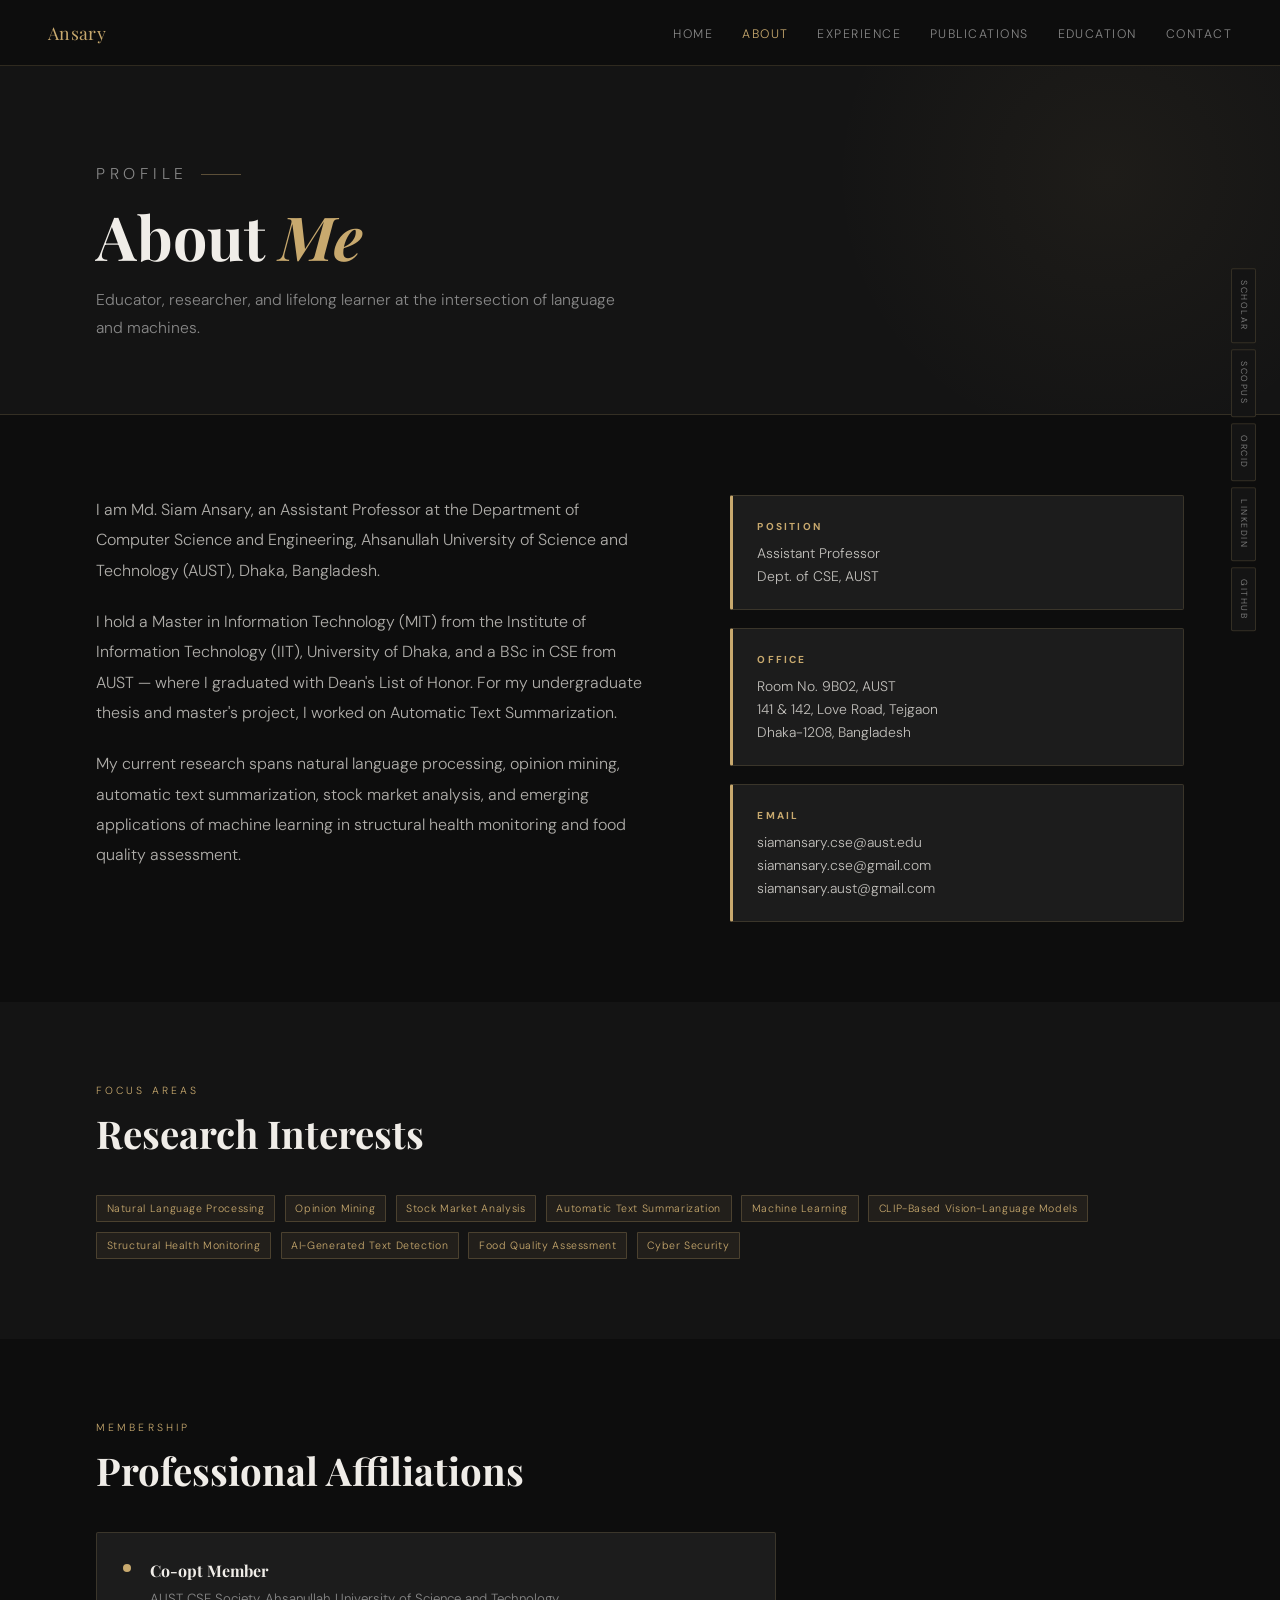
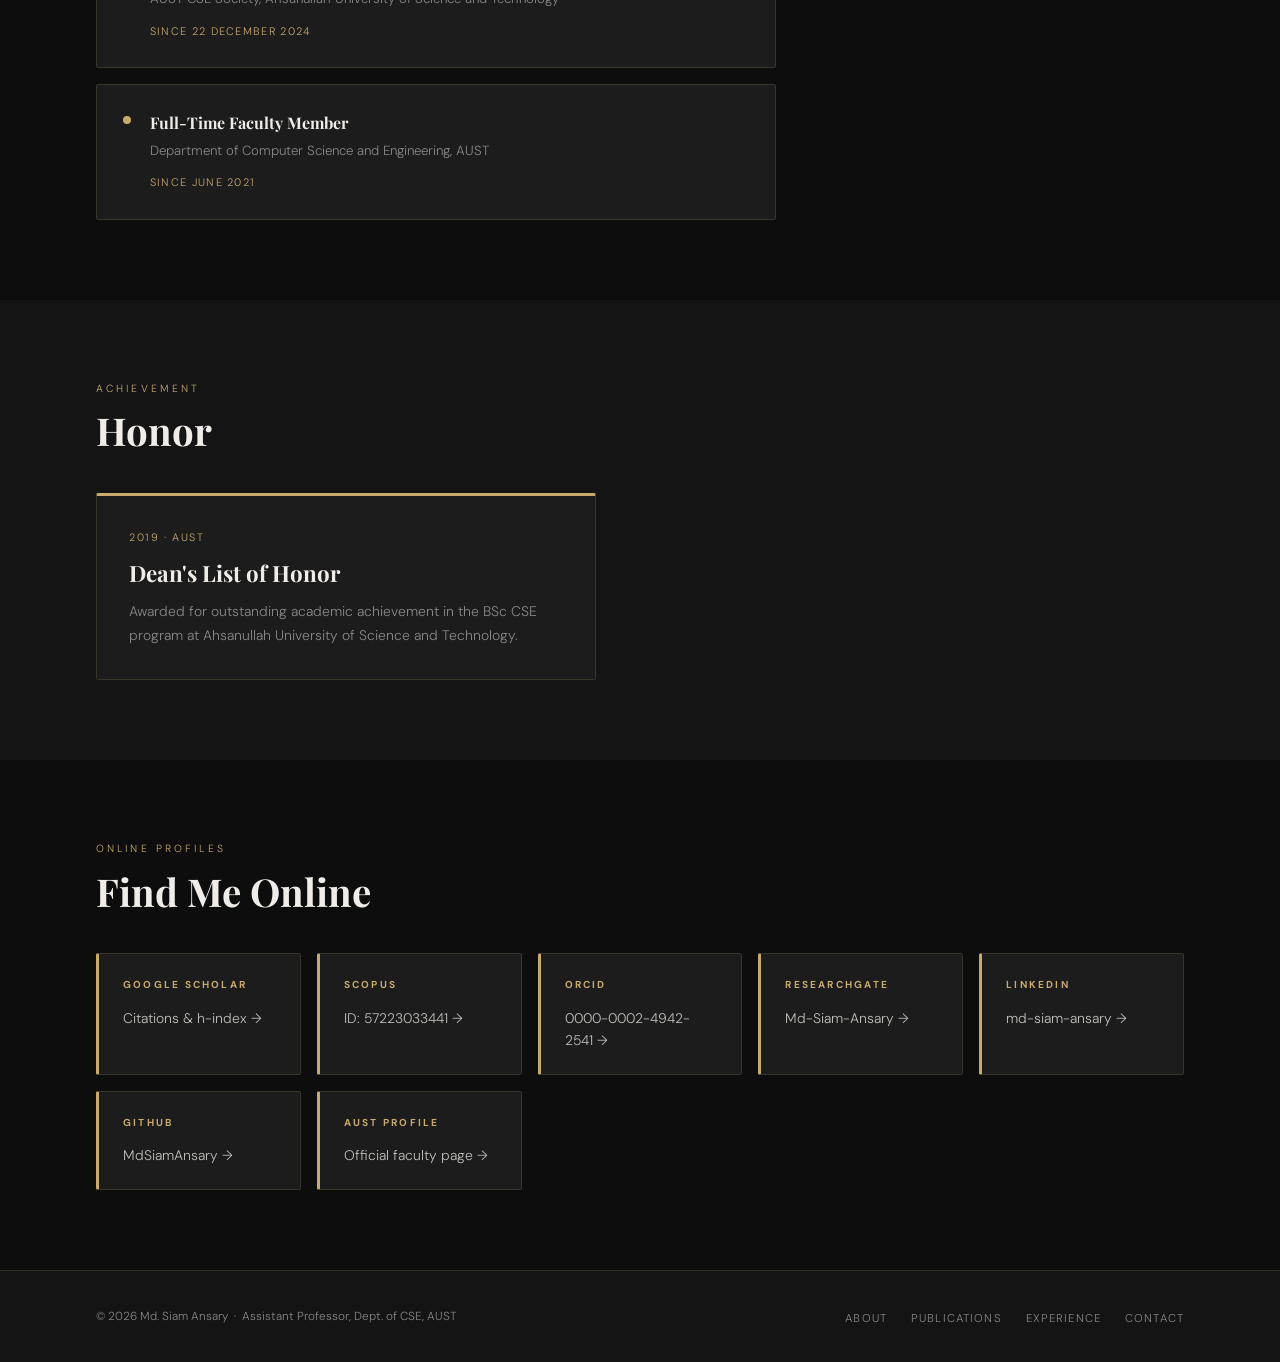
==== about.html @ 2a2c5b88 "Update" ====
<!DOCTYPE html>
<html lang="en">
<head>
<meta charset="UTF-8"/>
<meta name="viewport" content="width=device-width, initial-scale=1.0"/>
<title>Hi! This is Ansary — About</title>
<link rel="preconnect" href="https://fonts.googleapis.com"/>
<link href="https://fonts.googleapis.com/css2?family=Playfair+Display:ital,wght@0,400;0,700;1,400&family=DM+Sans:wght@300;400;500&display=swap" rel="stylesheet"/>
<link rel="stylesheet" href="style.css"/>
<style>
.about-grid { display:grid; grid-template-columns:1.1fr .9fr; gap:5rem; align-items:start; }
.about-text p { color:rgba(240,237,232,.72); font-size:1rem; margin-bottom:1.3rem; line-height:1.9; }
.about-details { display:flex; flex-direction:column; gap:1.1rem; }

/* affiliations */
.affil-card {
  padding:1.5rem 1.6rem; background:var(--bg3); border:1px solid var(--border);
  border-radius:2px; display:flex; gap:1.2rem; align-items:flex-start;
  transition:border-color .25s;
}
.affil-card:hover { border-color:rgba(200,169,110,.4); }
.affil-dot { width:8px; height:8px; border-radius:50%; background:var(--accent); flex-shrink:0; margin-top:.45rem; }
.affil-body {}
.affil-role  { font-family:var(--serif); font-size:1rem; font-weight:700; margin-bottom:.25rem; }
.affil-place { font-size:.83rem; color:var(--muted); margin-bottom:.3rem; }
.affil-since { font-size:.68rem; letter-spacing:.12em; text-transform:uppercase; color:var(--accent); }

/* research interests grid */
.interests-grid { display:flex; flex-wrap:wrap; gap:.6rem; }

@media(max-width:960px){ .about-grid{ grid-template-columns:1fr; gap:3rem; } }
</style>
</head>
<body>
<main>

<!-- PAGE HERO -->
<div class="page-hero">
  <p class="page-hero-eyebrow fade-up d1">Profile</p>
  <h1 class="fade-up d2">About <em>Me</em></h1>
  <p class="fade-up d3">Educator, researcher, and lifelong learner at the intersection of language and machines.</p>
</div>

<!-- BIO + DETAILS -->
<section class="section">
  <div class="about-grid">
    <div class="about-text">
      <p>I am Md. Siam Ansary, an Assistant Professor at the Department of Computer Science and Engineering, Ahsanullah University of Science and Technology (AUST), Dhaka, Bangladesh.</p>
      <p>I hold a Master in Information Technology (MIT) from the Institute of Information Technology (IIT), University of Dhaka, and a BSc in CSE from AUST — where I graduated with Dean's List of Honor. For my undergraduate thesis and master's project, I worked on Automatic Text Summarization.</p>
      <p>My current research spans natural language processing, opinion mining, automatic text summarization, stock market analysis, and emerging applications of machine learning in structural health monitoring and food quality assessment.</p>
    </div>
    <div class="about-details">
      <div class="detail-card">
        <h4>Position</h4>
        <p>Assistant Professor<br>Dept. of CSE, AUST</p>
      </div>
      <div class="detail-card">
        <h4>Office</h4>
        <p>Room No. 9B02, AUST<br>141 &amp; 142, Love Road, Tejgaon<br>Dhaka-1208, Bangladesh</p>
      </div>
      <div class="detail-card">
        <h4>Email</h4>
        <a href="mailto:siamansary.cse@aust.edu">siamansary.cse@aust.edu</a>
        <a href="mailto:siamansary.cse@gmail.com">siamansary.cse@gmail.com</a>
        <a href="mailto:siamansary.aust@gmail.com">siamansary.aust@gmail.com</a>
      </div>
    </div>
  </div>
</section>

<!-- RESEARCH INTERESTS -->
<section class="section section-alt">
  <p class="section-label">Focus Areas</p>
  <h2 class="section-title">Research Interests</h2>
  <div class="interests-grid">
    <span class="tag tag-accent">Natural Language Processing</span>
    <span class="tag tag-accent">Opinion Mining</span>
    <span class="tag tag-accent">Stock Market Analysis</span>
    <span class="tag tag-accent">Automatic Text Summarization</span>
    <span class="tag tag-accent">Machine Learning</span>
    <span class="tag tag-accent">CLIP-Based Vision-Language Models</span>
    <span class="tag tag-accent">Structural Health Monitoring</span>
    <span class="tag tag-accent">AI-Generated Text Detection</span>
    <span class="tag tag-accent">Food Quality Assessment</span>
    <span class="tag tag-accent">Cyber Security</span>
  </div>
</section>

<!-- AFFILIATIONS -->
<section class="section">
  <p class="section-label">Membership</p>
  <h2 class="section-title">Professional Affiliations</h2>
  <div style="display:flex;flex-direction:column;gap:1rem;max-width:680px;">

    <div class="affil-card">
      <div class="affil-dot"></div>
      <div class="affil-body">
        <p class="affil-role">Co-opt Member</p>
        <p class="affil-place">AUST CSE Society, Ahsanullah University of Science and Technology</p>
        <span class="affil-since">Since 22 December 2024</span>
      </div>
    </div>

    <div class="affil-card">
      <div class="affil-dot"></div>
      <div class="affil-body">
        <p class="affil-role">Full-Time Faculty Member</p>
        <p class="affil-place">Department of Computer Science and Engineering, AUST</p>
        <span class="affil-since">Since June 2021</span>
      </div>
    </div>

  </div>
</section>

<!-- ACADEMIC HONOR -->
<section class="section section-alt">
  <p class="section-label">Achievement</p>
  <h2 class="section-title">Honor</h2>
  <div style="max-width:500px;">
    <div style="padding:2rem 2rem;background:var(--bg3);border:1px solid var(--border);border-radius:2px;border-top:3px solid var(--accent);">
      <p style="font-size:.67rem;letter-spacing:.15em;text-transform:uppercase;color:var(--accent);margin-bottom:.5rem;">2019 · AUST</p>
      <p style="font-family:var(--serif);font-size:1.4rem;font-weight:700;margin-bottom:.5rem;">Dean's List of Honor</p>
      <p style="font-size:.87rem;color:var(--muted);">Awarded for outstanding academic achievement in the BSc CSE program at Ahsanullah University of Science and Technology.</p>
    </div>
  </div>
</section>

<!-- LINKS -->
<section class="section">
  <p class="section-label">Online Profiles</p>
  <h2 class="section-title">Find Me Online</h2>
  <div style="display:grid;grid-template-columns:repeat(auto-fit,minmax(180px,1fr));gap:1rem;">
    <a href="https://scholar.google.com/citations?user=LvOwTM8AAAAJ&hl=en" target="_blank" rel="noopener" class="detail-card" style="text-decoration:none;display:flex;flex-direction:column;gap:.4rem;">
      <h4>Google Scholar</h4><p>Citations &amp; h-index →</p>
    </a>
    <a href="https://www.scopus.com/authid/detail.uri?authorId=57223033441" target="_blank" rel="noopener" class="detail-card" style="text-decoration:none;display:flex;flex-direction:column;gap:.4rem;">
      <h4>Scopus</h4><p>ID: 57223033441 →</p>
    </a>
    <a href="https://orcid.org/0000-0002-4942-2541" target="_blank" rel="noopener" class="detail-card" style="text-decoration:none;display:flex;flex-direction:column;gap:.4rem;">
      <h4>ORCID</h4><p>0000-0002-4942-2541 →</p>
    </a>
    <a href="https://www.researchgate.net/profile/Md-Siam-Ansary" target="_blank" rel="noopener" class="detail-card" style="text-decoration:none;display:flex;flex-direction:column;gap:.4rem;">
      <h4>ResearchGate</h4><p>Md-Siam-Ansary →</p>
    </a>
    <a href="https://www.linkedin.com/in/md-siam-ansary/" target="_blank" rel="noopener" class="detail-card" style="text-decoration:none;display:flex;flex-direction:column;gap:.4rem;">
      <h4>LinkedIn</h4><p>md-siam-ansary →</p>
    </a>
    <a href="https://github.com/MdSiamAnsary/" target="_blank" rel="noopener" class="detail-card" style="text-decoration:none;display:flex;flex-direction:column;gap:.4rem;">
      <h4>GitHub</h4><p>MdSiamAnsary →</p>
    </a>
    <a href="https://www.aust.edu/cse/faculty_member/mr_md_siam_ansary" target="_blank" rel="noopener" class="detail-card" style="text-decoration:none;display:flex;flex-direction:column;gap:.4rem;">
      <h4>AUST Profile</h4><p>Official faculty page →</p>
    </a>
  </div>
</section>

</main>
<script src="partials.js"></script>
<script src="nav.js"></script>
</body>
</html>
---- style.css ----
/* =============================================
   Md. Siam Ansary — Portfolio Stylesheet
   ============================================= */
*, *::before, *::after { box-sizing: border-box; margin: 0; padding: 0; }

:root {
  --bg:      #0d0d0d;
  --bg2:     #141414;
  --bg3:     #1c1c1c;
  --accent:  #c8a96e;
  --accent2: #e8c98e;
  --text:    #f0ede8;
  --muted:   #888;
  --border:  rgba(200,169,110,0.18);
  --serif:   'Playfair Display', Georgia, serif;
  --sans:    'DM Sans', sans-serif;
}

html { scroll-behavior: smooth; }
body {
  background: var(--bg); color: var(--text);
  font-family: var(--sans); font-weight: 300;
  line-height: 1.7; overflow-x: hidden;
}

/* ── NAV ── */
nav.topnav {
  position: fixed; top: 0; left: 0; right: 0; z-index: 200;
  padding: 1.1rem 3rem;
  display: flex; justify-content: space-between; align-items: center;
  background: rgba(13,13,13,0.93); backdrop-filter: blur(14px);
  border-bottom: 1px solid var(--border);
}
.nav-brand {
  font-family: var(--serif); font-size: 1.1rem;
  letter-spacing: 0.02em; color: var(--accent); text-decoration: none;
}
.nav-links { display: flex; gap: 1.8rem; list-style: none; align-items: center; }
.nav-links a {
  color: var(--muted); text-decoration: none;
  font-size: 0.77rem; letter-spacing: 0.12em; text-transform: uppercase;
  transition: color 0.25s; white-space: nowrap;
}
.nav-links a:hover, .nav-links a.active { color: var(--accent); }
.nav-toggle { display: none; background: none; border: none; cursor: pointer; padding: 0.3rem; }
.nav-toggle span { display: block; width: 22px; height: 1.5px; background: var(--muted); margin: 5px 0; transition: all 0.3s; }

/* ── SOCIAL STRIP ── */
.social-strip {
  position: fixed; right: 1.5rem; top: 50%; transform: translateY(-50%);
  display: flex; flex-direction: column; gap: 0.4rem; z-index: 100;
}
.social-strip a {
  writing-mode: vertical-rl; font-size: 0.55rem; letter-spacing: 0.17em;
  text-transform: uppercase; color: var(--muted); text-decoration: none;
  padding: 0.7rem 0.25rem; border: 1px solid var(--border); border-radius: 2px;
  background: var(--bg2); transition: all 0.25s;
}
.social-strip a:hover { color: var(--accent); border-color: var(--accent); }

/* ── PAGE HERO ── */
.page-hero {
  padding: 9rem 6rem 4.5rem;
  background: var(--bg2); border-bottom: 1px solid var(--border);
  position: relative; overflow: hidden;
}
.page-hero::before {
  content: ''; position: absolute; top: -30%; right: -10%;
  width: 600px; height: 600px;
  background: radial-gradient(circle, rgba(200,169,110,0.055) 0%, transparent 65%);
  pointer-events: none;
}
.page-hero-eyebrow {
  font-size: 0.67rem; letter-spacing: 0.3em; text-transform: uppercase;
  color: var(--accent); margin-bottom: 0.9rem;
  display: flex; align-items: center; gap: 0.8rem;
}
.page-hero-eyebrow::after { content: ''; display: block; height: 1px; width: 40px; background: var(--accent); opacity: 0.4; }
.page-hero h1 { font-family: var(--serif); font-size: clamp(2.4rem, 5vw, 3.8rem); font-weight: 700; line-height: 1.1; }
.page-hero h1 em { font-style: italic; color: var(--accent); }
.page-hero p { margin-top: 1rem; max-width: 540px; color: var(--muted); font-size: 0.98rem; line-height: 1.8; }

/* ── SECTIONS ── */
.section      { padding: 5rem 6rem; }
.section-alt  { background: var(--bg2); }
.section-label { font-size: 0.65rem; letter-spacing: 0.3em; text-transform: uppercase; color: var(--accent); margin-bottom: 0.7rem; }
.section-title { font-family: var(--serif); font-size: clamp(1.8rem, 3vw, 2.5rem); font-weight: 700; line-height: 1.15; margin-bottom: 2.5rem; }

/* ── BUTTONS ── */
.btn {
  padding: 0.7rem 1.7rem; border-radius: 2px; text-decoration: none;
  font-size: 0.76rem; letter-spacing: 0.1em; text-transform: uppercase;
  font-weight: 500; transition: all 0.25s; display: inline-flex;
  align-items: center; gap: 0.45rem; font-family: var(--sans); cursor: pointer; border: none;
}
.btn-primary { background: var(--accent); color: #0d0d0d; border: 1px solid var(--accent); }
.btn-primary:hover { background: var(--accent2); border-color: var(--accent2); }
.btn-outline { background: transparent; color: var(--accent); border: 1px solid var(--border); }
.btn-outline:hover { border-color: var(--accent); background: rgba(200,169,110,0.07); }
.btn-sm { padding: 0.38rem 0.85rem; font-size: 0.63rem; }

/* ── DETAIL CARD ── */
.detail-card {
  padding: 1.35rem 1.5rem; background: var(--bg3);
  border: 1px solid var(--border); border-radius: 2px; border-left: 3px solid var(--accent);
}
.detail-card h4 { font-size: 0.63rem; letter-spacing: 0.22em; text-transform: uppercase; color: var(--accent); margin-bottom: 0.45rem; }
.detail-card p  { font-size: 0.87rem; color: rgba(240,237,232,0.78); line-height: 1.65; }
.detail-card a  { font-size: 0.87rem; color: rgba(240,237,232,0.78); line-height: 1.65; text-decoration: none; display: block; }
.detail-card a:hover { color: var(--accent); }

/* ── TAG ── */
.tag        { font-size: 0.66rem; padding: 0.22rem 0.6rem; background: rgba(200,169,110,0.06); border: 1px solid var(--border); border-radius: 1px; color: rgba(240,237,232,0.6); }
.tag-accent { background: rgba(200,169,110,0.08); border-color: rgba(200,169,110,0.25); color: var(--accent); letter-spacing: 0.06em; }

/* ── FOOTER ── */
footer {
  padding: 2rem 6rem; border-top: 1px solid var(--border);
  display: flex; justify-content: space-between; align-items: center;
  background: var(--bg2); flex-wrap: wrap; gap: 1rem;
}
footer p { font-size: 0.73rem; color: var(--muted); }
.footer-links { display: flex; gap: 1.5rem; list-style: none; }
.footer-links a { font-size: 0.71rem; letter-spacing: 0.1em; text-transform: uppercase; color: var(--muted); text-decoration: none; transition: color 0.25s; }
.footer-links a:hover { color: var(--accent); }

/* ── ANIMATIONS ── */
@keyframes fadeUp { from { opacity:0; transform:translateY(20px); } to { opacity:1; transform:translateY(0); } }
.fade-up { animation: fadeUp 0.65s ease forwards; opacity: 0; }
.d1{animation-delay:.05s} .d2{animation-delay:.17s} .d3{animation-delay:.29s}
.d4{animation-delay:.41s} .d5{animation-delay:.53s}

/* ── RESPONSIVE ── */
@media (max-width: 960px) {
  nav.topnav { padding: 1rem 1.5rem; }
  .nav-toggle { display: block; }
  .nav-links {
    display: none; position: absolute; top: 100%; left: 0; right: 0;
    background: rgba(13,13,13,0.97); flex-direction: column;
    padding: 1.5rem; gap: 1rem; border-bottom: 1px solid var(--border);
  }
  .nav-links.open { display: flex; }
  .social-strip { display: none; }
  .page-hero { padding: 7.5rem 1.5rem 3rem; }
  .section { padding: 4rem 1.5rem; }
  footer { padding: 2rem 1.5rem; flex-direction: column; text-align: center; }
}
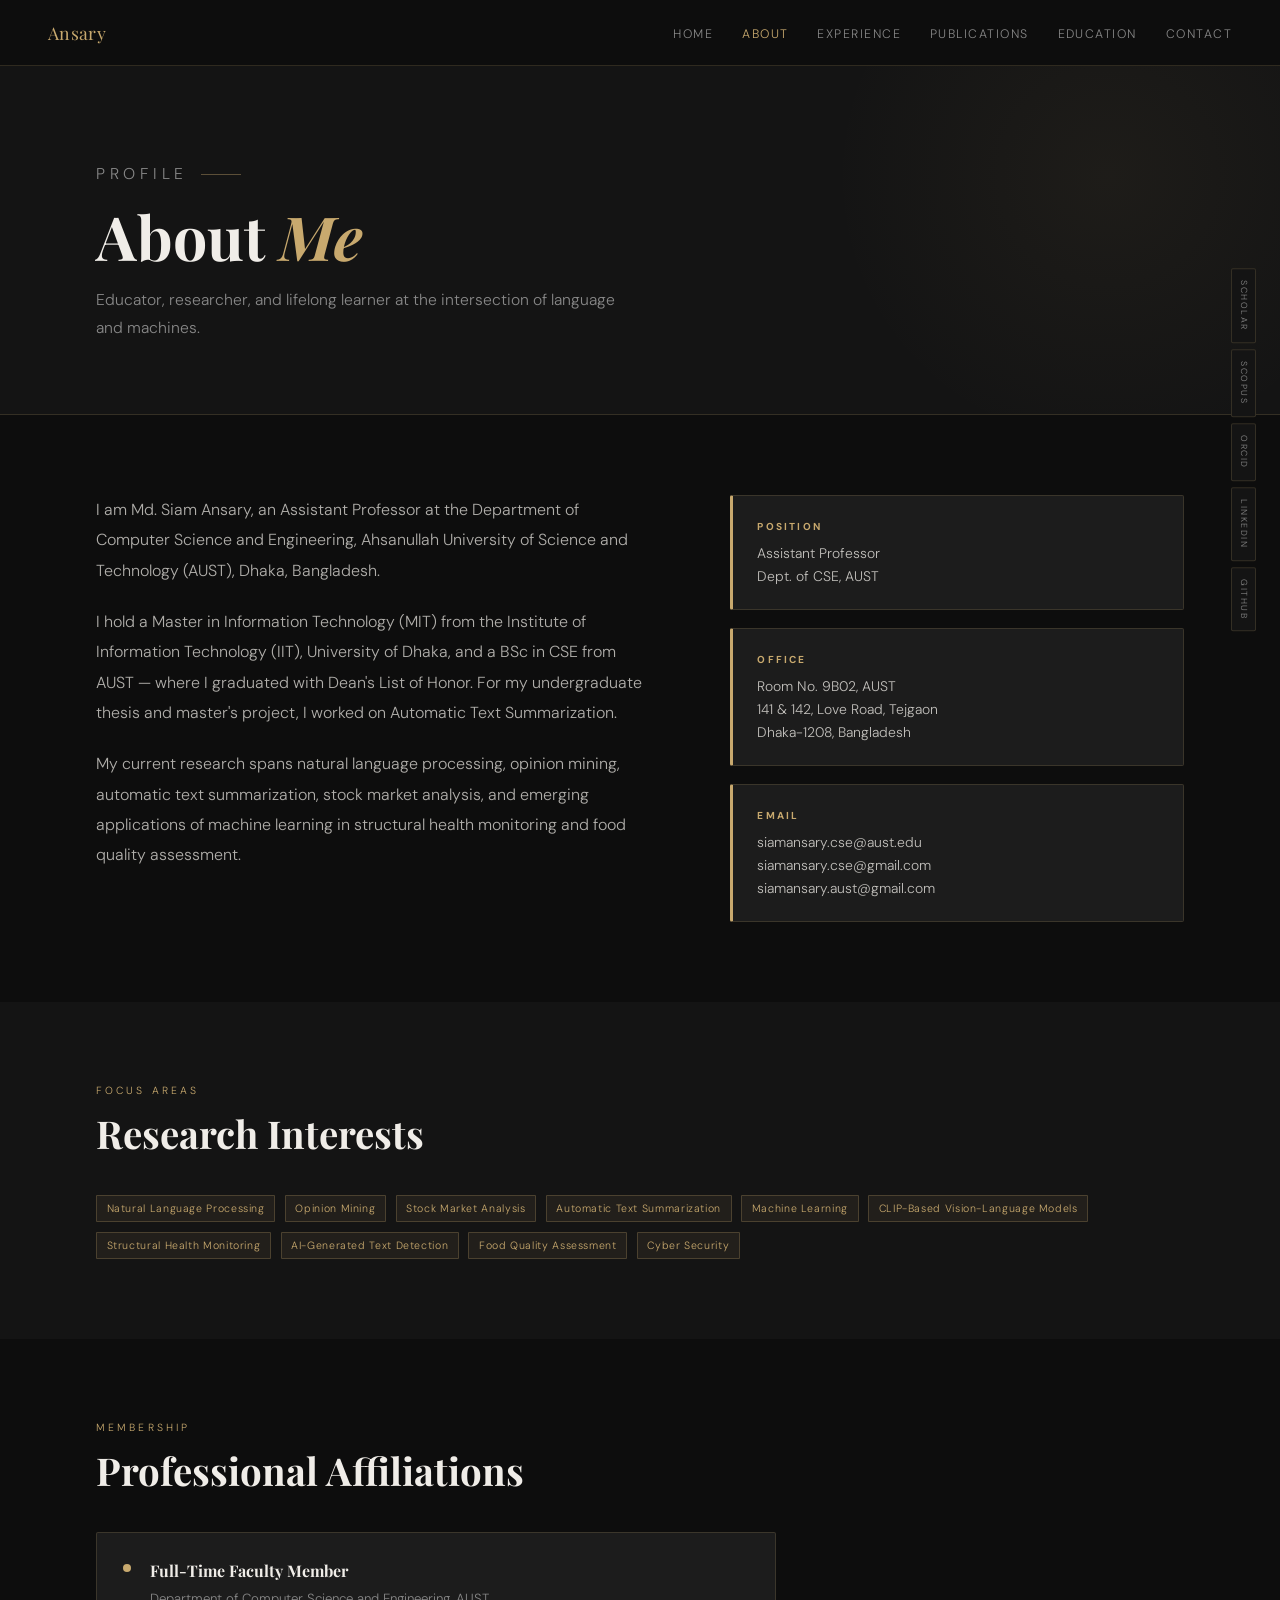
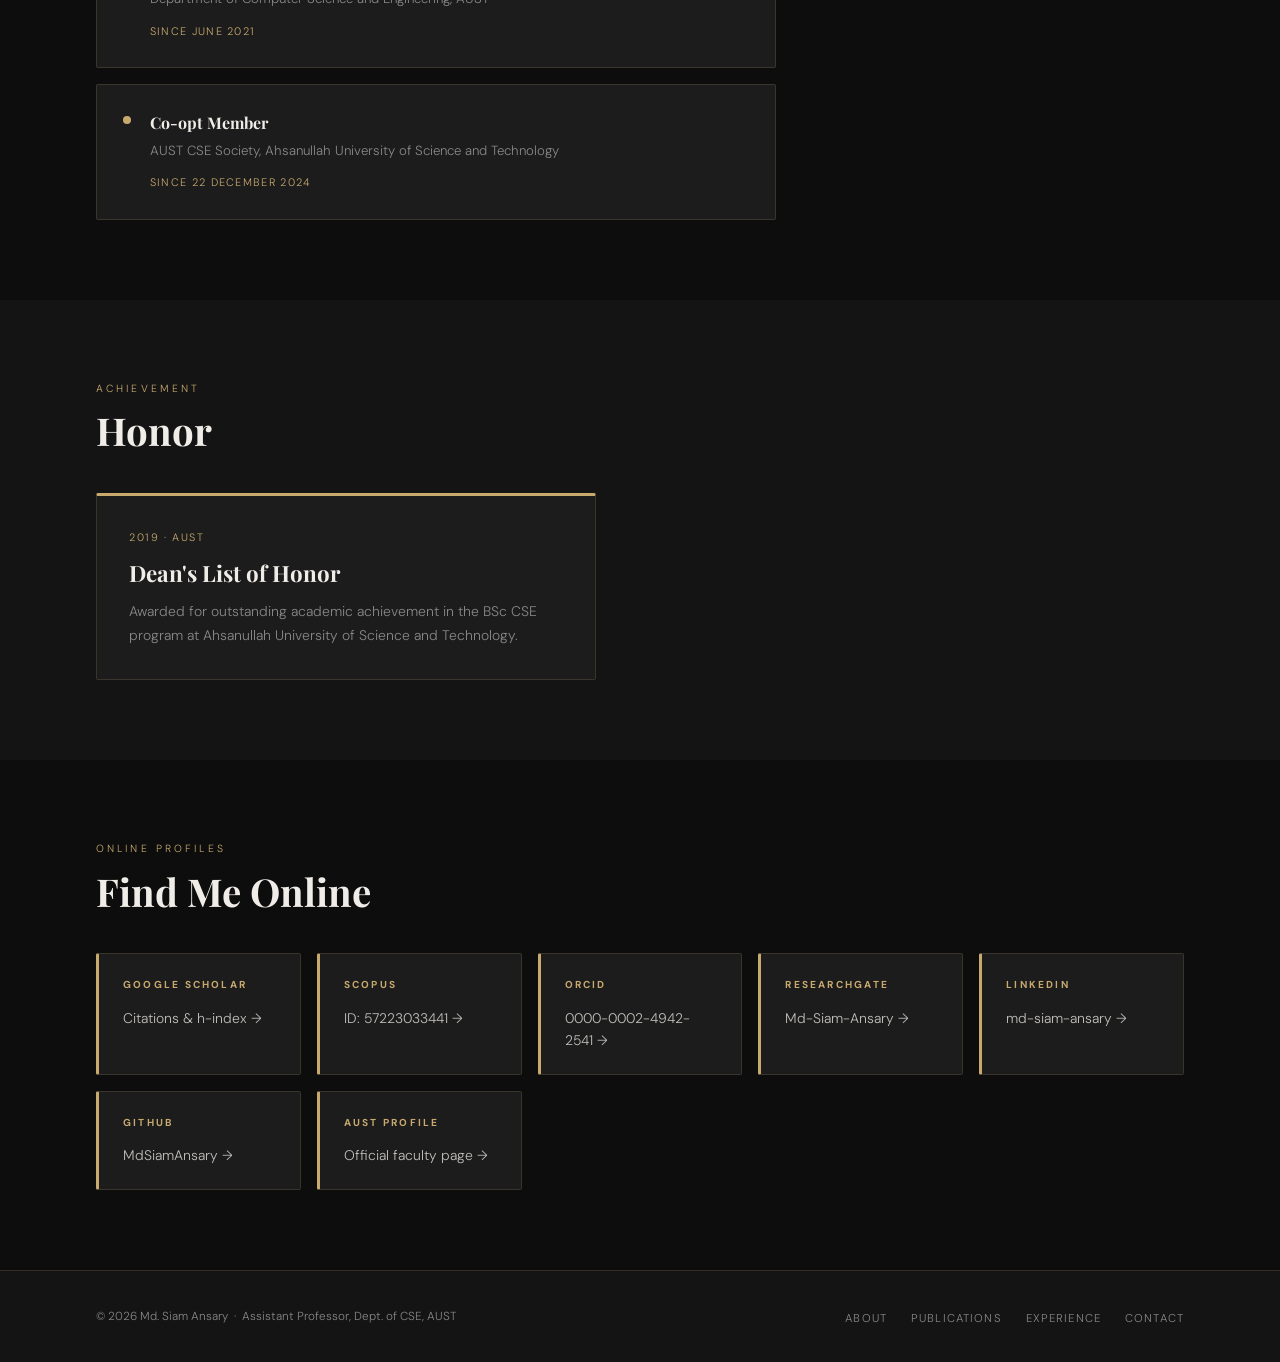
==== commit cb372cad: "Update about.html" ====
--- a/about.html
+++ b/about.html
@@ -92,6 +92,16 @@
   <h2 class="section-title">Professional Affiliations</h2>
   <div style="display:flex;flex-direction:column;gap:1rem;max-width:680px;">
 
+    
+    <div class="affil-card">
+      <div class="affil-dot"></div>
+      <div class="affil-body">
+        <p class="affil-role">Full-Time Faculty Member</p>
+        <p class="affil-place">Department of Computer Science and Engineering, AUST</p>
+        <span class="affil-since">Since June 2021</span>
+      </div>
+    </div>
+
     <div class="affil-card">
       <div class="affil-dot"></div>
       <div class="affil-body">
@@ -101,14 +111,6 @@
       </div>
     </div>
 
-    <div class="affil-card">
-      <div class="affil-dot"></div>
-      <div class="affil-body">
-        <p class="affil-role">Full-Time Faculty Member</p>
-        <p class="affil-place">Department of Computer Science and Engineering, AUST</p>
-        <span class="affil-since">Since June 2021</span>
-      </div>
-    </div>
 
   </div>
 </section>
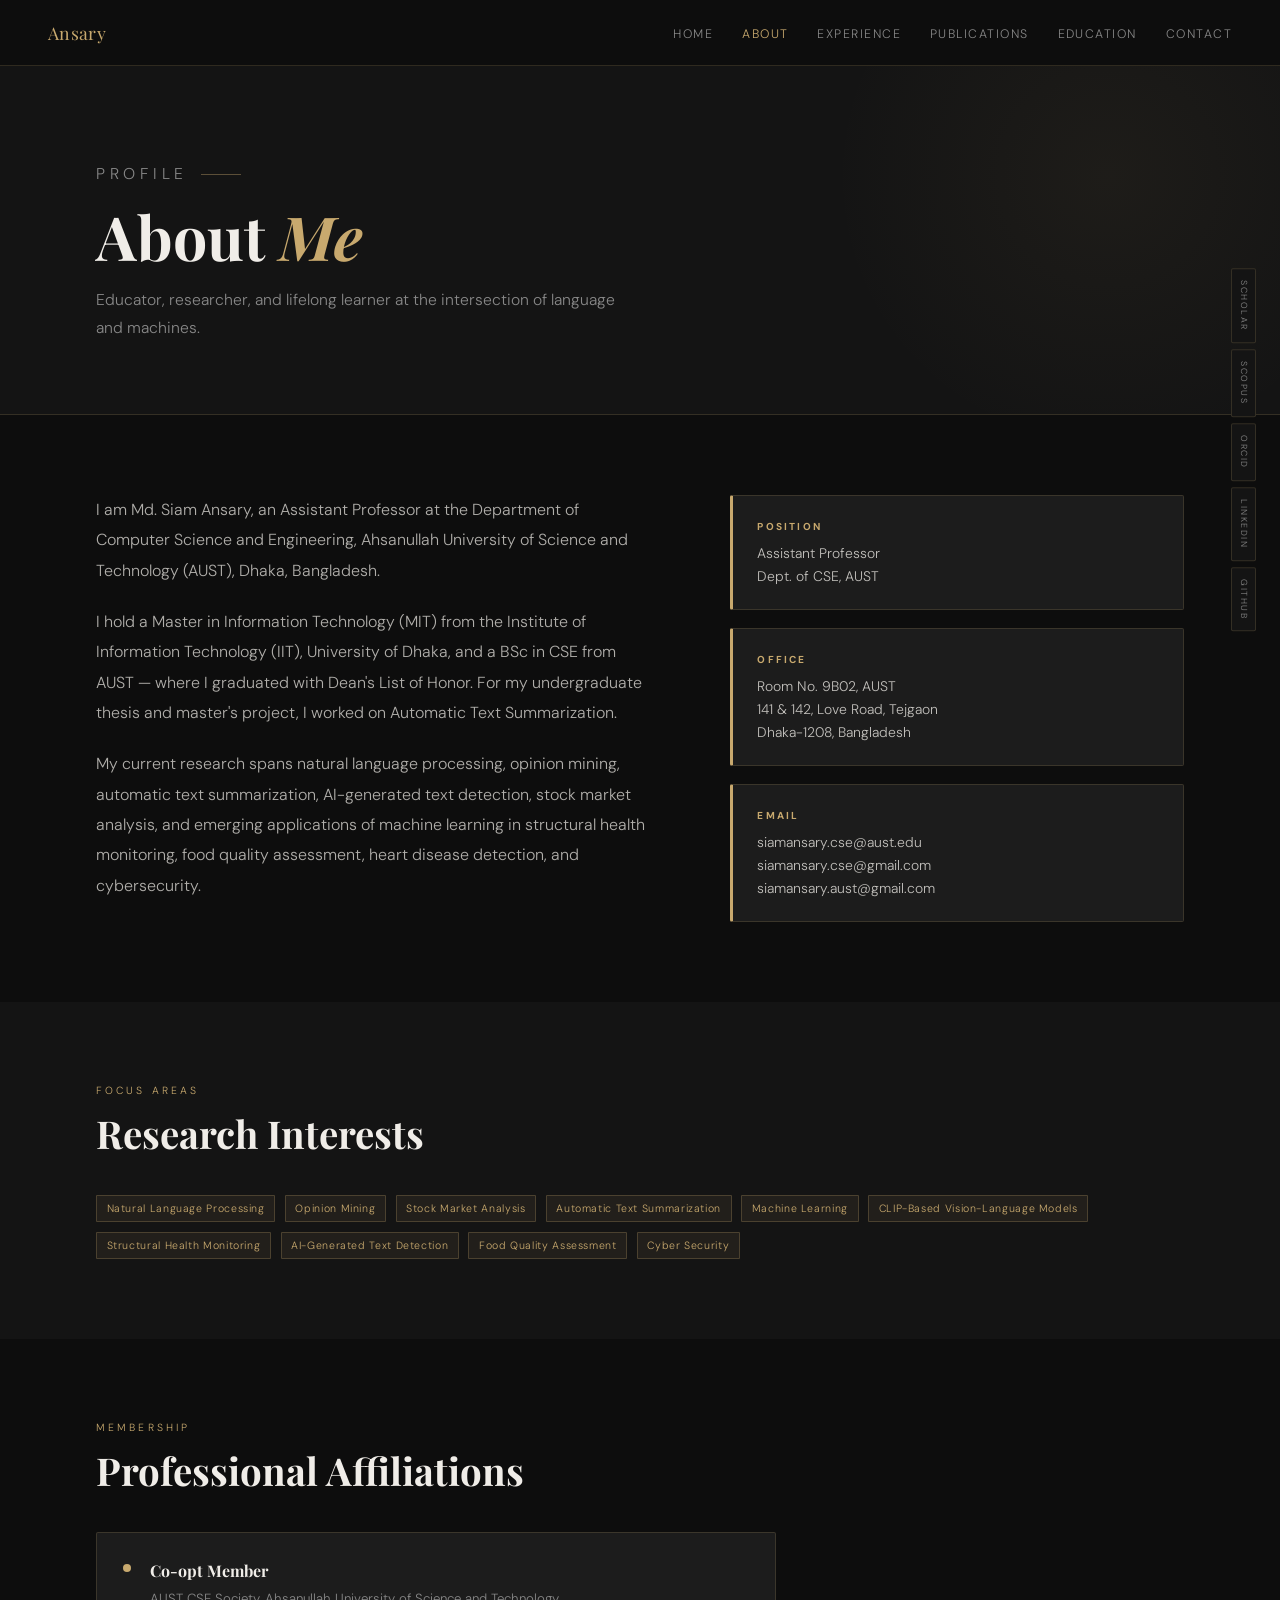
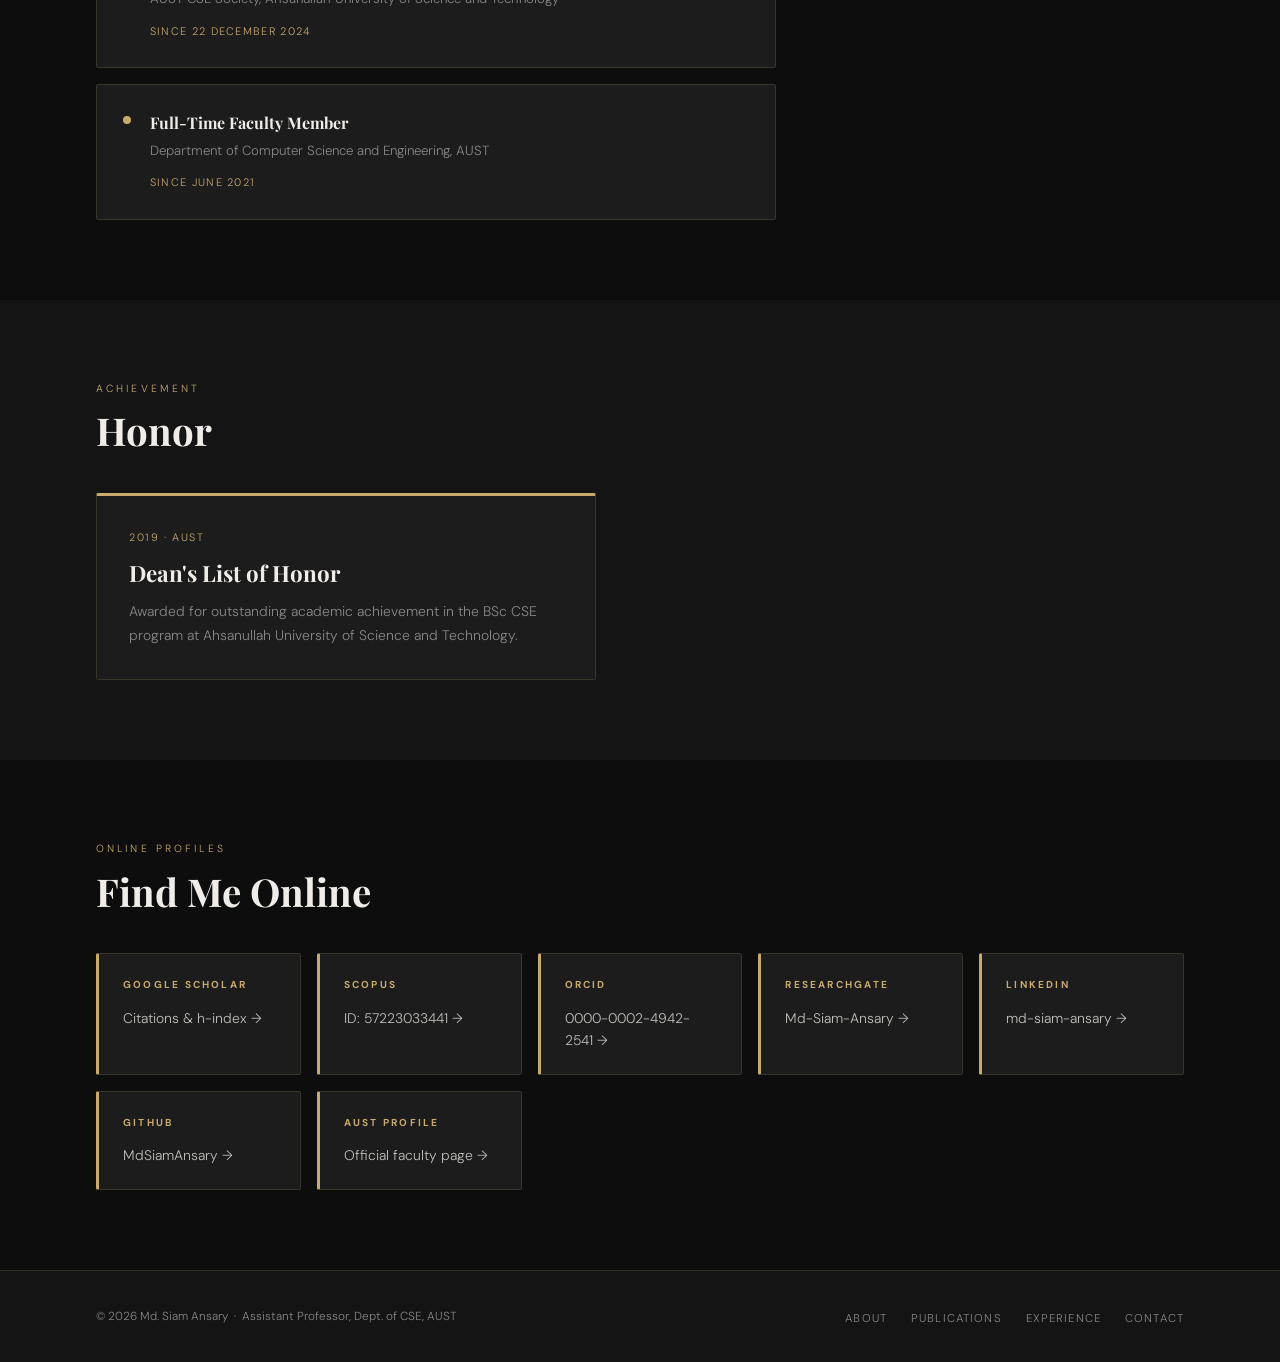
==== commit def54509: "updated" ====
--- a/about.html
+++ b/about.html
@@ -47,7 +47,7 @@
     <div class="about-text">
       <p>I am Md. Siam Ansary, an Assistant Professor at the Department of Computer Science and Engineering, Ahsanullah University of Science and Technology (AUST), Dhaka, Bangladesh.</p>
       <p>I hold a Master in Information Technology (MIT) from the Institute of Information Technology (IIT), University of Dhaka, and a BSc in CSE from AUST — where I graduated with Dean's List of Honor. For my undergraduate thesis and master's project, I worked on Automatic Text Summarization.</p>
-      <p>My current research spans natural language processing, opinion mining, automatic text summarization, stock market analysis, and emerging applications of machine learning in structural health monitoring and food quality assessment.</p>
+      <p>My current research spans natural language processing, opinion mining, automatic text summarization, AI-generated text detection, stock market analysis, and emerging applications of machine learning in structural health monitoring, food quality assessment, heart disease detection, and cybersecurity.</p>
     </div>
     <div class="about-details">
       <div class="detail-card">
@@ -92,16 +92,6 @@
   <h2 class="section-title">Professional Affiliations</h2>
   <div style="display:flex;flex-direction:column;gap:1rem;max-width:680px;">
 
-    
-    <div class="affil-card">
-      <div class="affil-dot"></div>
-      <div class="affil-body">
-        <p class="affil-role">Full-Time Faculty Member</p>
-        <p class="affil-place">Department of Computer Science and Engineering, AUST</p>
-        <span class="affil-since">Since June 2021</span>
-      </div>
-    </div>
-
     <div class="affil-card">
       <div class="affil-dot"></div>
       <div class="affil-body">
@@ -111,6 +101,14 @@
       </div>
     </div>
 
+    <div class="affil-card">
+      <div class="affil-dot"></div>
+      <div class="affil-body">
+        <p class="affil-role">Full-Time Faculty Member</p>
+        <p class="affil-place">Department of Computer Science and Engineering, AUST</p>
+        <span class="affil-since">Since June 2021</span>
+      </div>
+    </div>
 
   </div>
 </section>
